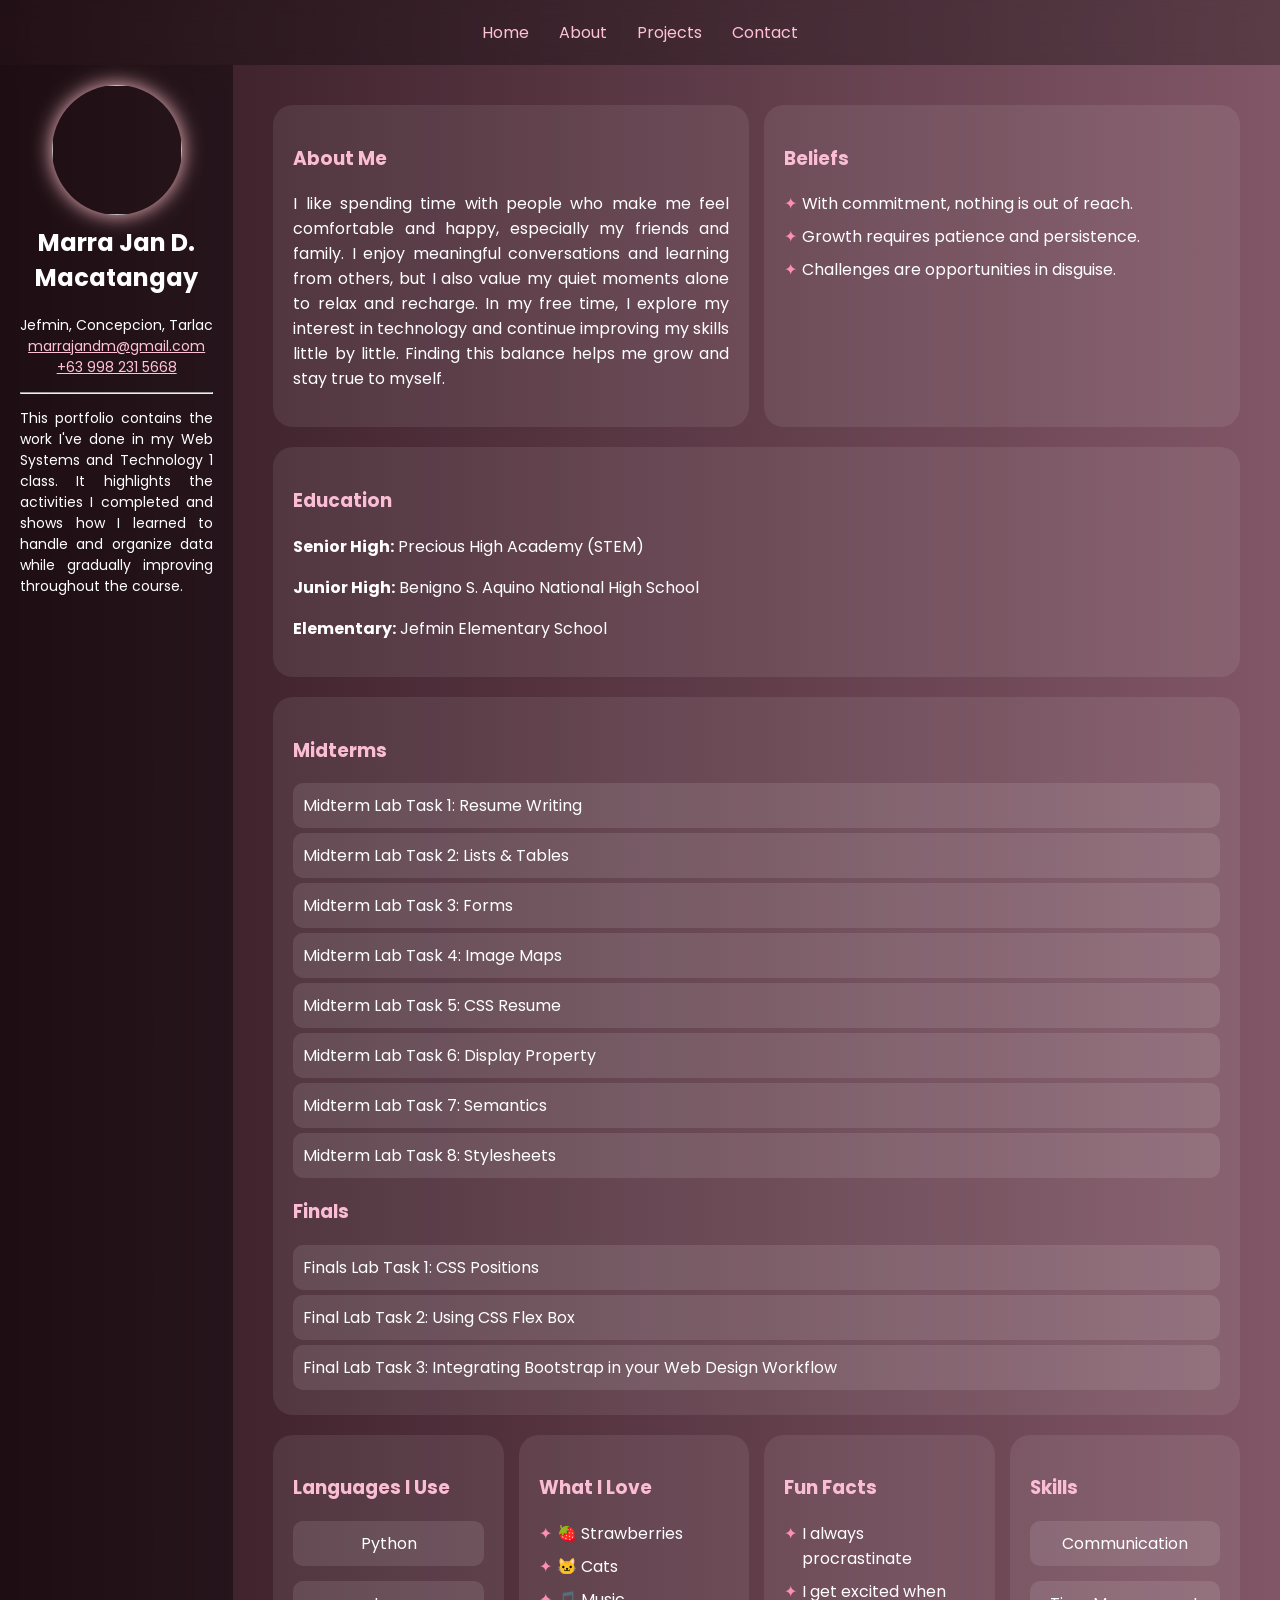
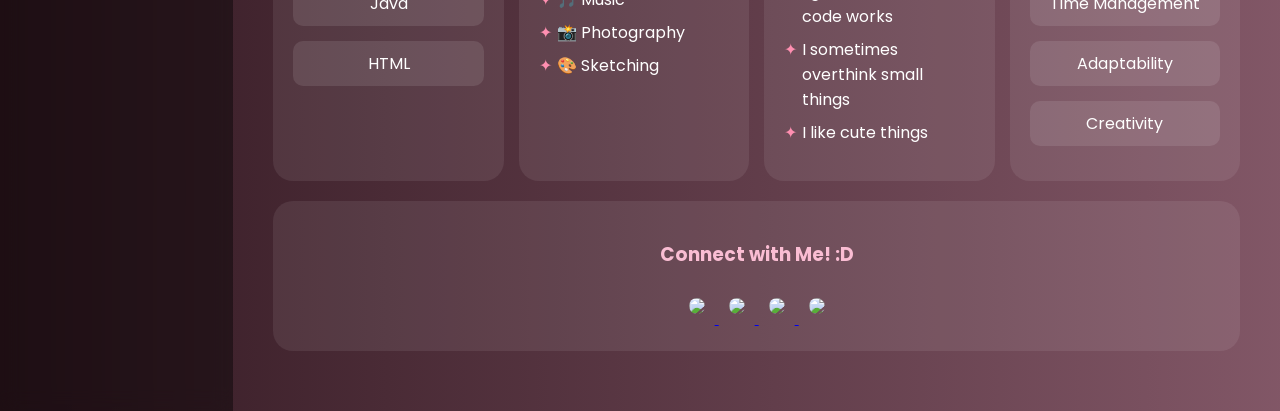
==== index.html @ 0bfc5c3b "Add files via upload" ====
<!DOCTYPE html>
<html lang="en">
<head>
<meta charset="UTF-8">
<meta name="viewport" content="width=device-width, initial-scale=1.0">

<link href="https://fonts.googleapis.com/css2?family=Poppins:wght@300;400;600&family=Playfair+Display:wght@600&display=swap" rel="stylesheet">

<title>Marra | Portfolio</title>

<style>
*{
    box-sizing: border-box;

}
html{scroll-behavior:smooth;}

body{
    margin:0;
    font-family:'Poppins',sans-serif;
    display:flex;
    flex-direction:column;
    background: linear-gradient(270deg,#2b1e24,#4a2d3a,#441e29,#a97689,#321821);
    background-size:600% 600%;
    animation:gradientMove 15s ease infinite;
    color:white;
}

@keyframes gradientMove{
    0%{background-position:0% 50%;}
    50%{background-position:100% 50%;}
    100%{background-position:0% 50%;}
}

.navbar{
    display:flex;
    justify-content:center;
    gap:30px;
    padding:20px;
    background:rgba(0,0,0,0.3);
    backdrop-filter:blur(10px);
    position:sticky;
    top:0;
    z-index:1000;
}

.navbar a{
    color:#ffc1d6;
    text-decoration:none;
    position:relative;
}

.navbar a::after{
    content:"";
    position:absolute;
    width:0%;
    height:2px;
    background:#ff8fb1;
    bottom:-5px;
    left:0;
    transition:0.3s;
}

.navbar a:hover::after{
    width:100%;
}

h3{
    color: #fabdd3;
}

.wrapper{
    display:flex;
}

.sidebar{
    width:280px;
    min-height:100vh;
    background:rgba(0,0,0,0.4);
    backdrop-filter:blur(10px);
    padding:20px;
}

.sidebar img{
    width:130px;
    height:130px;
    border-radius:50%;
    display:block;
    margin:auto;
    object-fit:cover;
    box-shadow:0 0 20px pink;
}

.sidebar h2{text-align:center;margin-top:10px;}
.sidebar p{text-align:center;font-size:14px;}

.main{
    padding:40px;
    width:100%;
}

.card{
    background:rgba(255,255,255,0.08);
    padding:20px;
    border-radius:20px;
    margin-bottom:20px;
    transition:0.3s;
}

.card:hover{
    transform:translateY(-8px);
    box-shadow:0 0 25px rgba(255,182,193,0.4);
}

.card h3{
    position:relative;
}

.card h3::after{
    content:"";
    position:absolute;
    width:0%;
    height:2px;
    background:#ff8fb1;
    bottom:-5px;
    left:0;
    transition:0.3s;
}

.card h3:hover::after{width:100%;}

.grid{
    display:grid;
    grid-template-columns:repeat(auto-fit,minmax(180px,1fr));
    gap:15px;
}

.small-card{
    background:rgba(255,255,255,0.1);
    padding:10px;
    border-radius:10px;
    text-align:center;
}

.small-card:hover{
    transform: scale(1.00);
    box-shadow: 0 0 15px #ff8fb1;
    background: rgba(255,255,255,0.2);
}

ul{list-style:none;padding:0;}

ul li{
    margin:8px 0;
    padding-left:18px;
    position:relative;
}

ul li::before{
    content:"✦";
    position:absolute;
    left:0;
    color:#ff8fb1;
}

.project a{
    display:block;
    padding:10px;
    margin:5px 0;
    background:rgba(255,255,255,0.1);
    border-radius:10px;
    color:white;
    text-decoration:none;
}

.project a:hover{
    background:#b4677e;
    box-shadow:0 0 15px pink;
}

.icon{
    width:80px;
    border-radius:50%;
    margin:10px;
    transition: all 0.3s;
}

.icon:hover{
    transform: scale(1.2) translateY(-5px);
    filter: drop-shadow(0 0 10px #ff8fb1);
}

#contact{
    text-align: center;
}

:target{
    animation: highlightPop 0.8s ease;
}

@keyframes highlightPop{
    0%{
        transform: scale(1);
        box-shadow: 0 0 0 transparent;
    }
    50%{
        transform: scale(1.03);
        box-shadow: 0 0 30px #ff8fb1;
    }
    100%{
        transform: scale(1);
        box-shadow: 0 0 0 transparent;
    }
}

@media(max-width:900px){
    .wrapper{flex-direction:column;}
}

@media (max-width: 768px){

    body{
        overflow-x: hidden;
    }

    .wrapper{
        flex-direction: column;
        width: 100%;
    }

    .sidebar{
        width: 100%;
        max-width: 100%;
    }

    .main{
        width: 100%;
        max-width: 100%;
        padding: 15px;
    }

    .grid{
        grid-template-columns: 1fr;
    }

    .navbar{
        flex-wrap: wrap;
        gap: 10px;
        width: 100%;
    }

    .icon{
        width: 50px;
    }
}
</style>
</head>

<body>

<div class="navbar">
    <a href="#home">Home</a>
    <a href="#about">About</a>
    <a href="#projects">Projects</a>
    <a href="#contact">Contact</a>
</div>

<div class="wrapper">

<div class="sidebar" id="home">
    <img src="images/image.jpeg">
    <h2>Marra Jan D. Macatangay</h2>
    <p>Jefmin, Concepcion, Tarlac <br>
    <a href="mailto:marrajandm@gmail.com" style="color:#ffc1d6;">marrajandm@gmail.com</a> <br>
    <a href="tel:+639982315668" style="color:#ffc1d6;">+63 998 231 5668</a></p>
    
    <hr>

    <p style="text-align: justify;">This portfolio contains the work I've done in my Web Systems and 
        Technology 1 class. It highlights the activities I completed and shows how I learned to handle
        and organize data while gradually improving throughout the course.</p>
</div>

<div class="main">

<div class="grid">
    <div class="card" id="about">
        <h3>About Me</h3>
        <p style="text-align: justify;">I like spending time with people who make me feel comfortable 
            and happy, especially my friends and family. I enjoy meaningful conversations and learning from 
            others, but I also value my quiet moments alone to relax and recharge. In my free time, I explore
            my interest in technology and continue improving my skills little by little. Finding this balance
            helps me grow and stay true to myself.</p>
    </div>

    <div class="card">
        <h3>Beliefs</h3>
        <ul>
            <li>With commitment, nothing is out of reach.</li>
            <li>Growth requires patience and persistence.</li>
            <li>Challenges are opportunities in disguise.</li>
        </ul>
    </div>
</div>

<div class="card">
    <h3>Education</h3>
    <p><b>Senior High:</b> Precious High Academy (STEM)</p>
    <p><b>Junior High:</b> Benigno S. Aquino National High School</p>
    <p><b>Elementary:</b> Jefmin Elementary School</p>
</div>

<div class="card" id="projects">
    <h3>Midterms</h3>
    <div class="project">
        <a href="Midterms/MLT1/resume.html" target="_blank">Midterm Lab Task 1: Resume Writing</a>
        <a href="Midterms/MLT2/Exer2List.html" target="_blank">Midterm Lab Task 2: Lists & Tables</a>
        <a href="Midterms/MLT3/form.html" target="_blank">Midterm Lab Task 3: Forms</a>
        <a href="Midterms/MLT4/image.html" target="_blank">Midterm Lab Task 4: Image Maps</a>
        <a href="Midterms/MLT5/resume.html" target="_blank">Midterm Lab Task 5: CSS Resume</a>
        <a href="Midterms/MLT6/LabTask6-1.html" target="_blank">Midterm Lab Task 6: Display Property</a>
        <a href="Midterms/MLT7/semantics.html" target="_blank">Midterm Lab Task 7: Semantics</a>
        <a href="Midterms/MLT8/no_style.html" target="_blank">Midterm Lab Task 8: Stylesheets</a>
    </div>

    <h3>Finals</h3>
    <div class="project">
        <a href="Finals/FLT1/positions.html" target="_blank">Finals Lab Task 1: CSS Positions</a>
        <a href="Finals/FLT2/flexbox.html" target="_blank">Final Lab Task 2: Using CSS Flex Box</a>
        <a href="Finals/FLT3/layout.html" target="_blank">Final Lab Task 3: Integrating Bootstrap in your Web Design Workflow</a>
    </div>
</div>

<div class="grid">
    <div class="card">
        <h3>Languages I Use</h3>
        <div class="grid">
            <div class="small-card">Python</div>
            <div class="small-card">Java</div>
            <div class="small-card">HTML</div>
        </div>
    </div>

    <div class="card">
        <h3>What I Love</h3>
        <ul>
            <li>🍓 Strawberries</li>
            <li>🐱 Cats</li>
            <li>🎵 Music</li>
            <li>📸 Photography</li>
            <li>🎨 Sketching</li>
        </ul>
    </div>

    <div class="card">
        <h3>Fun Facts</h3>
        <ul>
            <li>I always procrastinate</li>
            <li>I get excited when code works</li>
            <li>I sometimes overthink small things</li>
            <li>I like cute things</li>
        </ul>
    </div>

    <div class="card">
        <h3>Skills</h3>
        <div class="grid">
            <div class="small-card">Communication</div>
            <div class="small-card">Time Management</div>
            <div class="small-card">Adaptability</div>
            <div class="small-card">Creativity</div>
        </div>
    </div>
</div>

<div class="card" id="contact">
    <h3>Connect with Me! :D</h3>
    <a href="https://www.facebook.com/marra.naj">
        <img src="images/facebook.png" class="icon">
    </a>
    <a href="https://www.instagram.com/_.najxrrx/">
        <img src="images/instagram.png" class="icon">
    </a>
    <a href="mailto:marrajandm@gmail.com">
        <img src="images/email.png" class="icon">
    </a>
    <a href="https://www.tiktok.com/@iztrobuhri_0">
        <img src="images/tiktok.png" class="icon">
    </a>
</div>

</div>

</div>

</body>
</html>
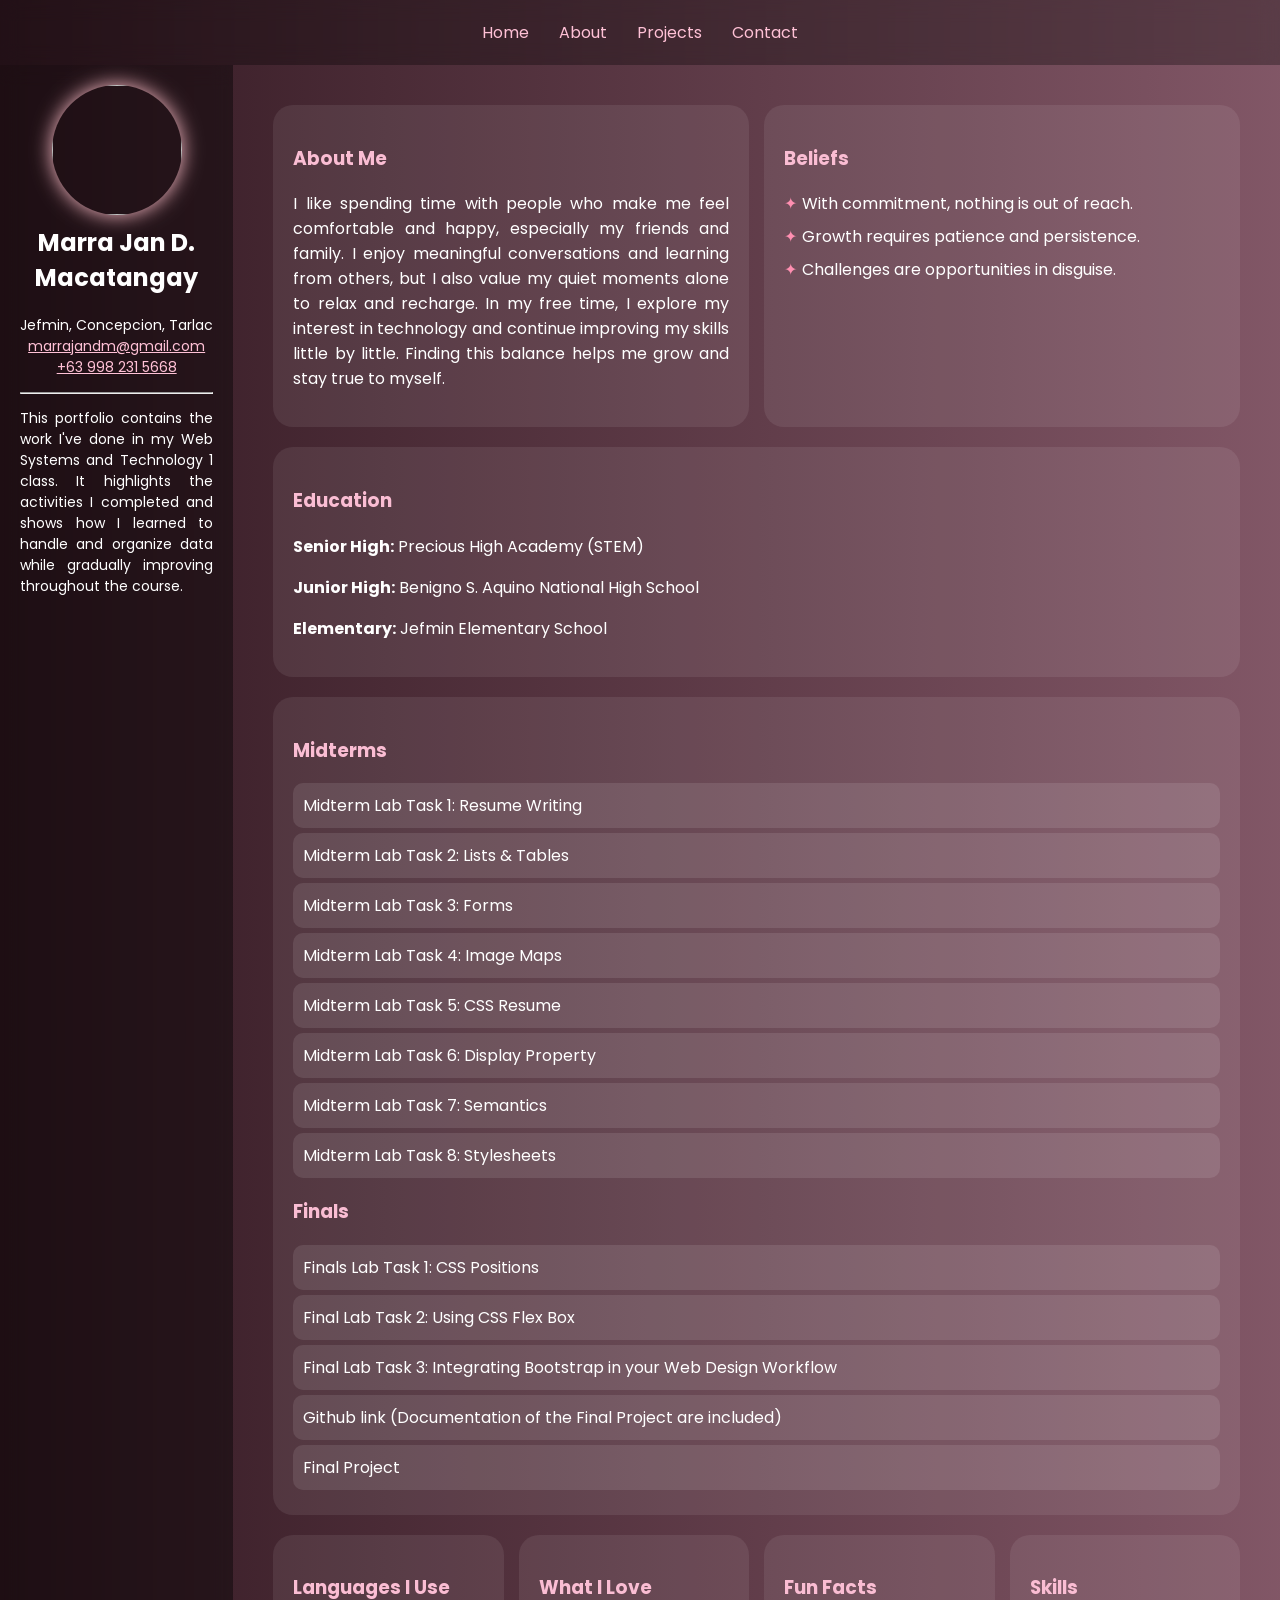
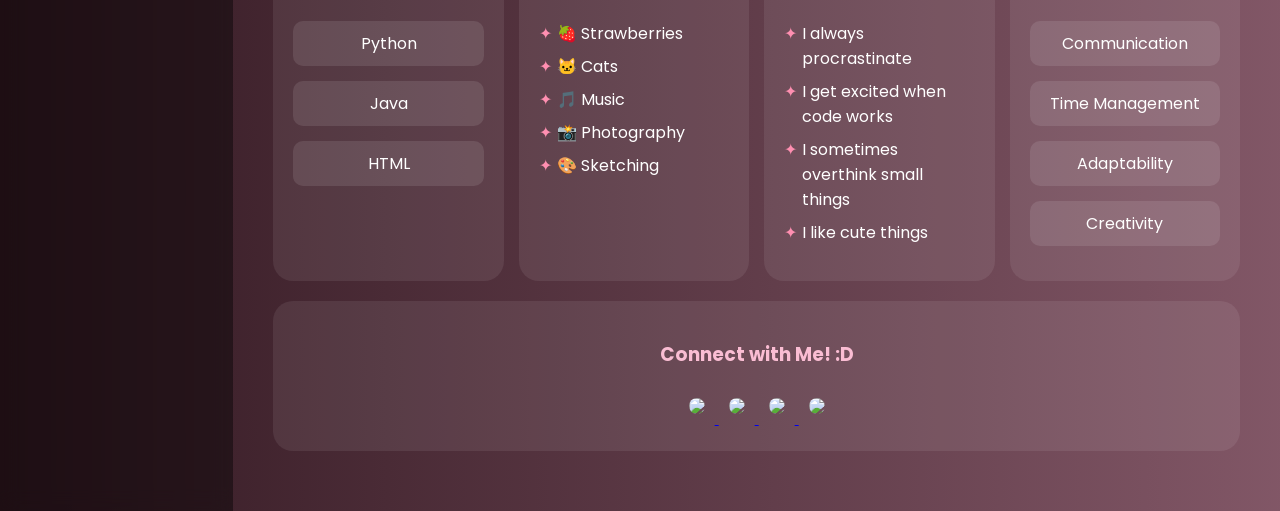
==== commit 1f79bec5: "Add files via upload" ====
--- a/index.html
+++ b/index.html
@@ -328,6 +328,8 @@
         <a href="Finals/FLT1/positions.html" target="_blank">Finals Lab Task 1: CSS Positions</a>
         <a href="Finals/FLT2/flexbox.html" target="_blank">Final Lab Task 2: Using CSS Flex Box</a>
         <a href="Finals/FLT3/layout.html" target="_blank">Final Lab Task 3: Integrating Bootstrap in your Web Design Workflow</a>
+        <a href="https://github.com/marrajdm/wansiportfolio" target="_blank">Github link (Documentation of the Final Project are included)</a>
+        <a href="https://fastaidsaveslives.github.io/FastAid/" target="_blank">Final Project</a>
     </div>
 </div>
 
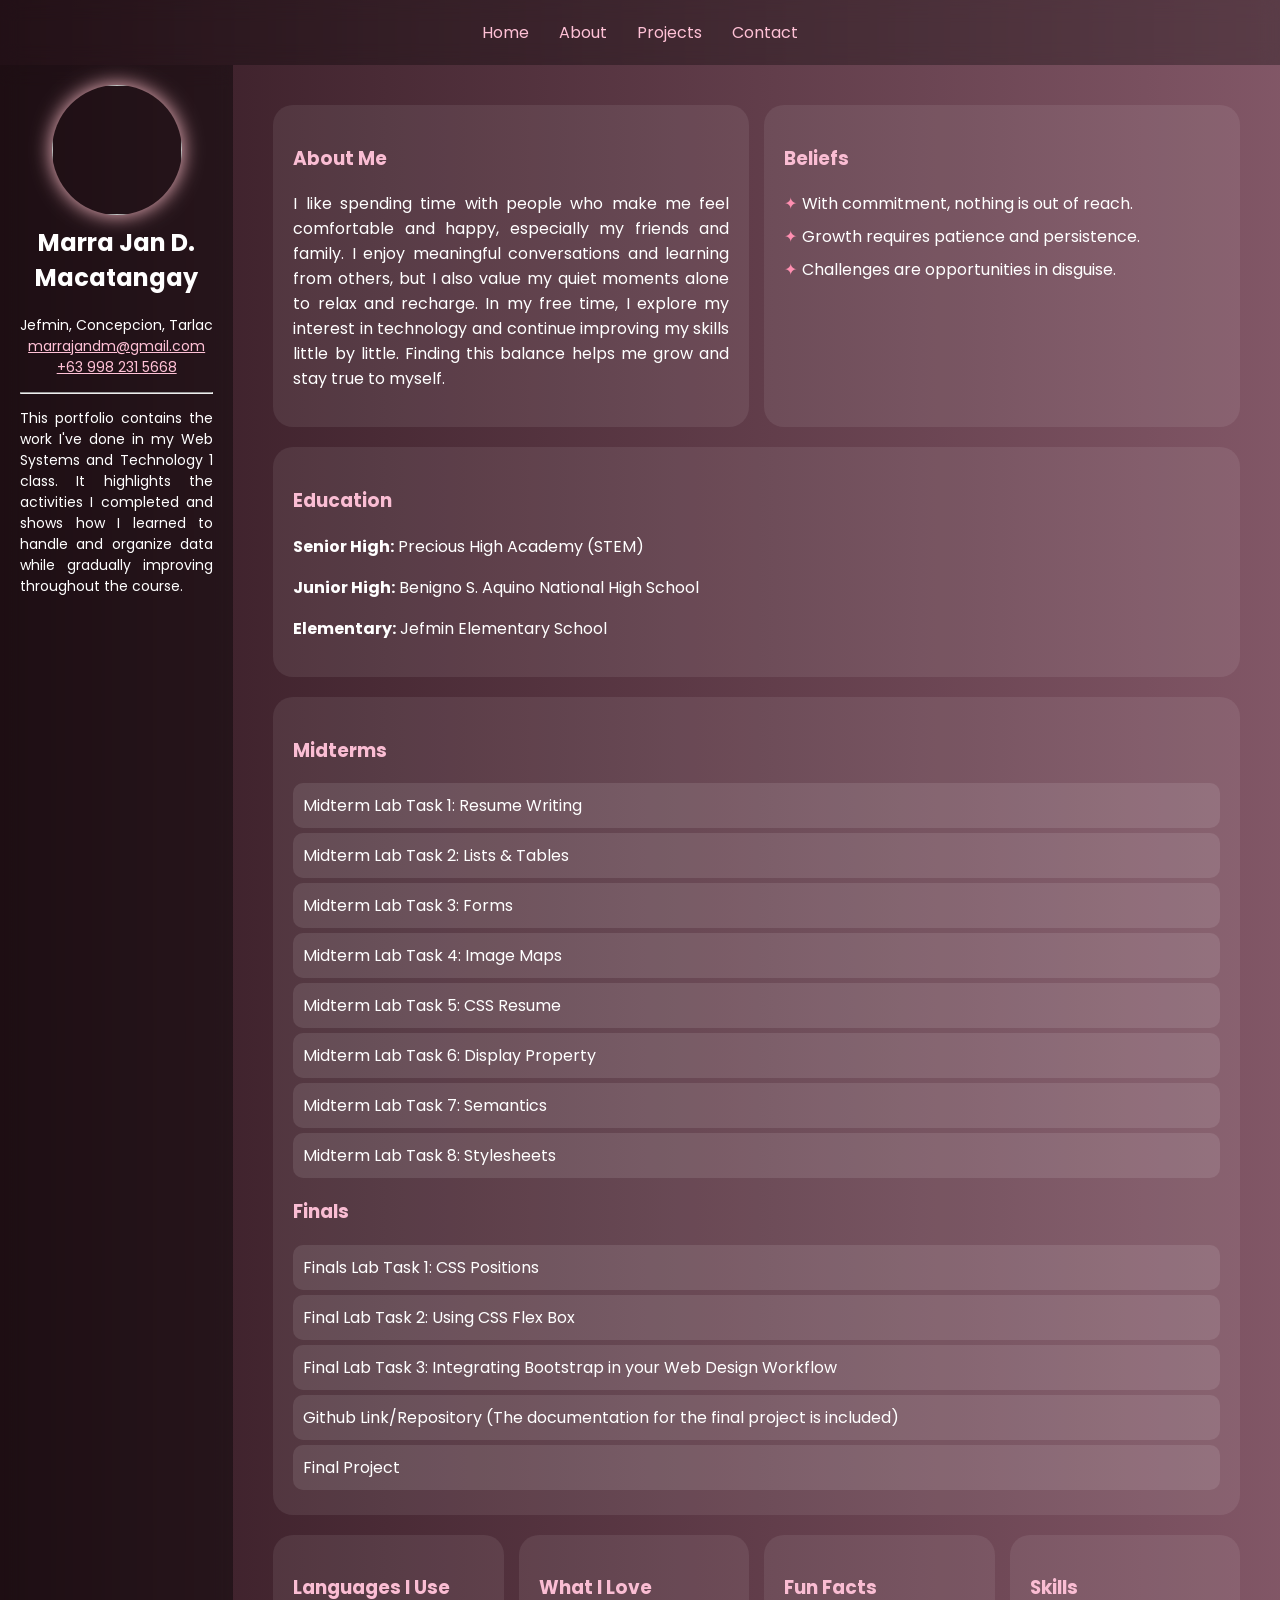
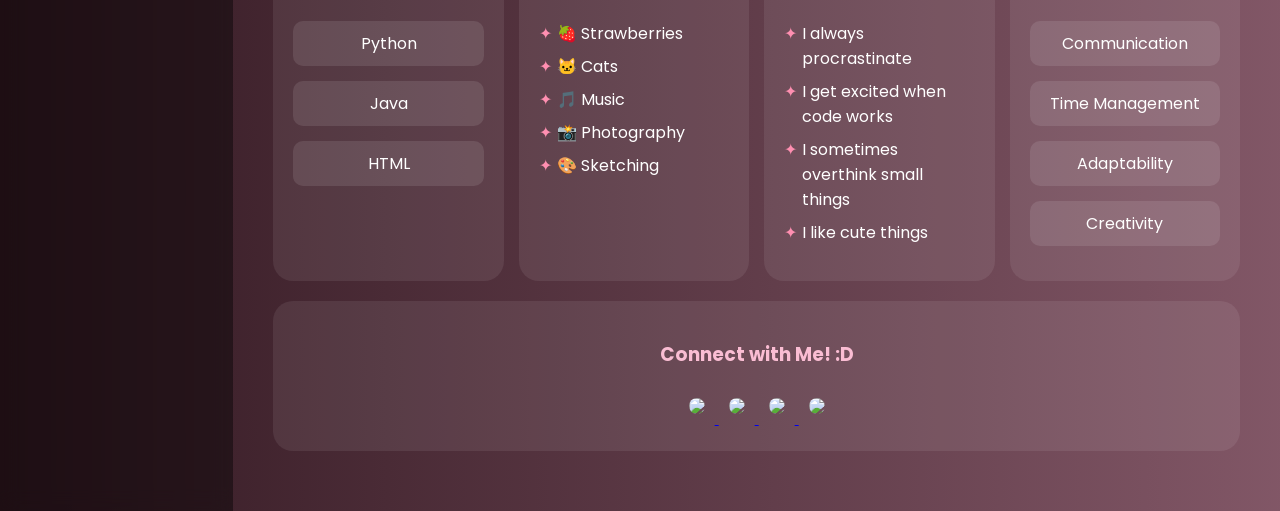
==== commit be2125e5: "Add files via upload" ====
--- a/index.html
+++ b/index.html
@@ -328,7 +328,7 @@
         <a href="Finals/FLT1/positions.html" target="_blank">Finals Lab Task 1: CSS Positions</a>
         <a href="Finals/FLT2/flexbox.html" target="_blank">Final Lab Task 2: Using CSS Flex Box</a>
         <a href="Finals/FLT3/layout.html" target="_blank">Final Lab Task 3: Integrating Bootstrap in your Web Design Workflow</a>
-        <a href="https://github.com/marrajdm/wansiportfolio" target="_blank">Github link (Documentation of the Final Project are included)</a>
+        <a href="https://github.com/marrajdm/wansiportfolio" target="_blank">Github Link/Repository (The documentation for the final project is included)</a>
         <a href="https://fastaidsaveslives.github.io/FastAid/" target="_blank">Final Project</a>
     </div>
 </div>
